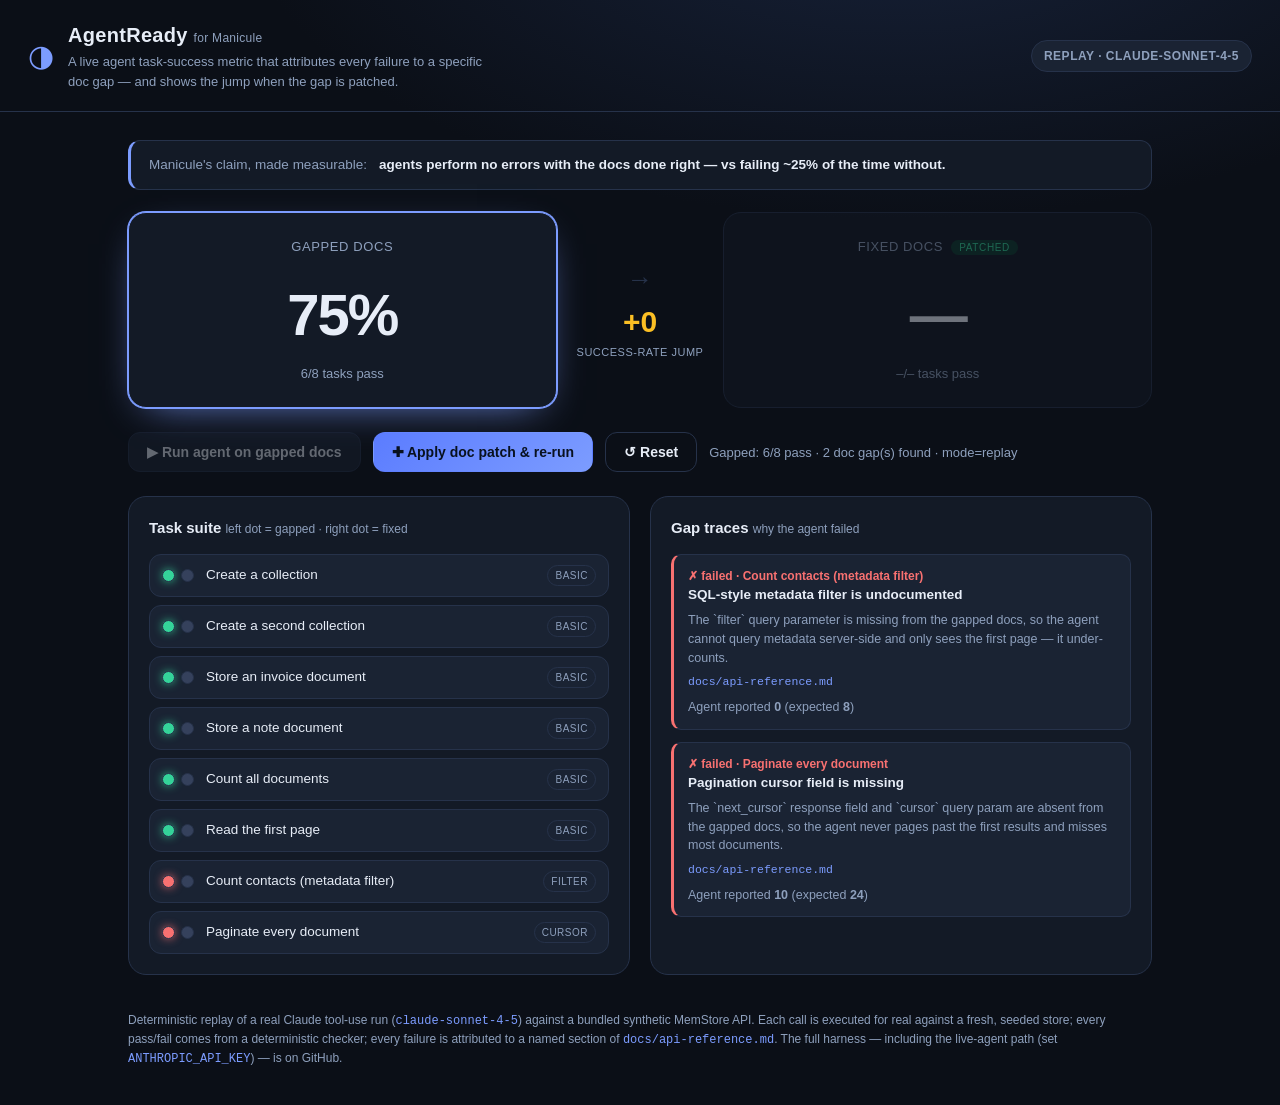
==== site/index.html @ 4e296a76 "Add self-contained static build + live Artifact URL - site/index.html: client-side build embedding t" ====
<!doctype html>
<html lang="en">
<head>
<meta charset="utf-8" />
<meta name="viewport" content="width=device-width, initial-scale=1" />
<title>AgentReady — Manicule</title>
<meta name="description" content="A live agent task-success metric that attributes every failure to a specific doc gap — and shows the before/after jump when the gap is patched." />
<style>
  :root {
    --bg: #0b0f17; --panel: #131a26; --panel-2: #1a2333; --line: #26324a;
    --ink: #e7edf7; --muted: #8ea0bd; --green: #34d399; --green-dim: #0f3b30;
    --red: #f87171; --red-dim: #3d1620; --accent: #7c9cff; --amber: #fbbf24;
  }
  * { box-sizing: border-box; }
  html, body { margin: 0; }
  body {
    background: radial-gradient(1200px 600px at 70% -10%, #17223a 0%, var(--bg) 55%);
    color: var(--ink);
    font: 15px/1.5 -apple-system, BlinkMacSystemFont, "Segoe UI", Roboto, Inter, sans-serif;
    min-height: 100vh;
  }
  .topbar {
    display: flex; align-items: center; justify-content: space-between; gap: 16px;
    padding: 20px 28px; border-bottom: 1px solid var(--line); flex-wrap: wrap;
  }
  .brand { display: flex; gap: 14px; align-items: center; }
  .logo { font-size: 30px; color: var(--accent); line-height: 1; }
  h1 { margin: 0; font-size: 20px; letter-spacing: .3px; }
  .tag { margin: 2px 0 0; color: var(--muted); font-size: 13px; max-width: 60ch; }
  .badge {
    background: var(--panel-2); border: 1px solid var(--line); color: var(--muted);
    padding: 6px 12px; border-radius: 999px; font-size: 12px; font-weight: 600;
    text-transform: uppercase; letter-spacing: .5px; white-space: nowrap;
  }
  main { max-width: 1080px; margin: 0 auto; padding: 28px; }

  .claim {
    display: flex; gap: 12px; align-items: baseline; flex-wrap: wrap;
    margin: 0 0 22px; padding: 14px 18px;
    background: var(--panel); border: 1px solid var(--line); border-left: 3px solid var(--accent);
    border-radius: 12px; font-size: 13.5px; color: var(--muted);
  }
  .claim b { color: var(--ink); font-weight: 600; }

  .meters { display: grid; grid-template-columns: 1fr auto 1fr; gap: 20px; align-items: center; margin-bottom: 24px; }
  .meter { background: var(--panel); border: 1px solid var(--line); border-radius: 18px; padding: 24px; text-align: center; transition: opacity .4s, border-color .4s, box-shadow .4s; }
  .meter.faded { opacity: .45; }
  .meter.active { border-color: var(--accent); box-shadow: 0 0 0 1px var(--accent), 0 12px 40px -20px var(--accent); opacity: 1; }
  .meter-label { font-size: 13px; color: var(--muted); text-transform: uppercase; letter-spacing: .6px; }
  .pill { background: var(--green-dim); color: var(--green); padding: 2px 8px; border-radius: 999px; font-size: 10px; margin-left: 4px; }
  .dial { margin: 14px 0 6px; }
  .pct { font-size: 58px; font-weight: 800; font-variant-numeric: tabular-nums; letter-spacing: -2px; }
  .meter-sub { color: var(--muted); font-size: 13px; }
  .delta { text-align: center; color: var(--muted); }
  .delta-arrow { font-size: 26px; color: var(--line); }
  .delta-num { font-size: 30px; font-weight: 800; color: var(--amber); font-variant-numeric: tabular-nums; }
  .delta-cap { font-size: 11px; text-transform: uppercase; letter-spacing: .5px; }

  .controls { display: flex; gap: 12px; align-items: center; margin-bottom: 24px; flex-wrap: wrap; }
  .btn { background: var(--panel-2); color: var(--ink); border: 1px solid var(--line); padding: 11px 18px; border-radius: 12px; font-size: 14px; font-weight: 600; cursor: pointer; transition: transform .1s, background .2s, border-color .2s; }
  .btn:hover:not(:disabled) { border-color: var(--accent); transform: translateY(-1px); }
  .btn:disabled { opacity: .4; cursor: not-allowed; }
  .btn:focus-visible { outline: 2px solid var(--accent); outline-offset: 2px; }
  .btn-primary { background: linear-gradient(135deg, #5b7cff, #7c9cff); border-color: transparent; color: #08111f; }
  .btn-ghost { background: transparent; }
  .status { color: var(--muted); font-size: 13px; }

  .grid-2 { display: grid; grid-template-columns: 1fr 1fr; gap: 20px; }
  .panel { background: var(--panel); border: 1px solid var(--line); border-radius: 18px; padding: 20px; }
  .panel h2 { margin: 0 0 14px; font-size: 15px; }
  .hint { color: var(--muted); font-weight: 400; font-size: 12px; }

  .task-grid { list-style: none; margin: 0; padding: 0; display: flex; flex-direction: column; gap: 8px; }
  .task { display: flex; align-items: center; gap: 12px; padding: 10px 12px; background: var(--panel-2); border: 1px solid var(--line); border-radius: 12px; }
  .dots { display: flex; gap: 6px; }
  .dot { width: 13px; height: 13px; border-radius: 50%; background: #35415c; border: 1px solid var(--line); transition: background .35s, box-shadow .35s; }
  .dot.pass { background: var(--green); box-shadow: 0 0 10px -1px var(--green); }
  .dot.fail { background: var(--red); box-shadow: 0 0 10px -1px var(--red); }
  .task-title { flex: 1; font-size: 13.5px; }
  .task-req { font-size: 10px; color: var(--muted); text-transform: uppercase; letter-spacing: .5px; padding: 2px 7px; border: 1px solid var(--line); border-radius: 999px; }
  .task.flip { animation: flip .6s ease; }
  @keyframes flip { 0% { background: var(--green-dim); } 100% { background: var(--panel-2); } }

  .gap-traces { display: flex; flex-direction: column; gap: 12px; }
  .empty { color: var(--muted); font-size: 13px; }
  .trace { border: 1px solid var(--line); border-left: 3px solid var(--red); border-radius: 10px; padding: 12px 14px; background: var(--panel-2); }
  .trace.patched { border-left-color: var(--green); opacity: .8; }
  .trace h3 { margin: 0 0 4px; font-size: 13.5px; }
  .trace .task-ref { color: var(--red); font-size: 12px; font-weight: 600; }
  .trace.patched .task-ref { color: var(--green); }
  .trace p { margin: 6px 0 0; font-size: 12.5px; color: var(--muted); }
  .trace code, .trace .doc { font-family: ui-monospace, Menlo, monospace; font-size: 11.5px; color: var(--accent); }
  .trace .doc { display: inline-block; margin-top: 6px; }
  .trace .fix { color: var(--green); }

  footer { max-width: 1080px; margin: 0 auto; padding: 8px 28px 40px; color: var(--muted); font-size: 12px; }
  footer code { font-family: ui-monospace, Menlo, monospace; color: var(--accent); }

  @media (max-width: 820px) {
    .meters { grid-template-columns: 1fr; }
    .delta { transform: rotate(90deg); }
    .grid-2 { grid-template-columns: 1fr; }
  }
  @media (prefers-reduced-motion: reduce) {
    .task.flip { animation: none; }
    .meter, .dot { transition: none; }
  }
</style>
</head>
<body>
  <header class="topbar">
    <div class="brand">
      <span class="logo">◑</span>
      <div>
        <h1>AgentReady <span class="hint">for Manicule</span></h1>
        <p class="tag">A live agent task-success metric that attributes every failure to a specific doc gap — and shows the jump when the gap is patched.</p>
      </div>
    </div>
    <span id="mode-badge" class="badge">…</span>
  </header>

  <main>
    <div class="claim">
      <span>Manicule's claim, made measurable:</span>
      <b>agents perform no errors with the docs done right — vs failing ~25% of the time without.</b>
    </div>

    <section class="meters">
      <div class="meter faded" id="meter-gapped">
        <div class="meter-label">Gapped docs</div>
        <div class="dial"><span class="pct" data-pct>—</span></div>
        <div class="meter-sub"><span data-passed>–</span>/<span data-total>–</span> tasks pass</div>
      </div>
      <div class="delta" id="delta">
        <div class="delta-arrow">→</div>
        <div class="delta-num" id="delta-num">+0</div>
        <div class="delta-cap">success-rate jump</div>
      </div>
      <div class="meter faded" id="meter-fixed">
        <div class="meter-label">Fixed docs <span class="pill">patched</span></div>
        <div class="dial"><span class="pct" data-pct>—</span></div>
        <div class="meter-sub"><span data-passed>–</span>/<span data-total>–</span> tasks pass</div>
      </div>
    </section>

    <section class="controls">
      <button id="btn-gapped" class="btn">▶ Run agent on gapped docs</button>
      <button id="btn-fixed" class="btn btn-primary" disabled>✚ Apply doc patch &amp; re-run</button>
      <button id="btn-reset" class="btn btn-ghost">↺ Reset</button>
      <span id="status" class="status"></span>
    </section>

    <div class="grid-2">
      <section class="panel">
        <h2>Task suite <span class="hint">left dot = gapped · right dot = fixed</span></h2>
        <ul id="task-grid" class="task-grid"></ul>
      </section>
      <section class="panel">
        <h2>Gap traces <span class="hint">why the agent failed</span></h2>
        <div id="gap-traces" class="gap-traces">
          <p class="empty">Run the gapped suite to reveal the doc gaps behind each failure.</p>
        </div>
      </section>
    </div>
  </main>

  <footer>
    Deterministic replay of a real Claude tool-use run (<code>claude-sonnet-4-5</code>) against a bundled synthetic MemStore API. Each call is executed for real against a fresh, seeded store; every pass/fail comes from a deterministic checker; every failure is attributed to a named section of <code>docs/api-reference.md</code>. The full harness — including the live-agent path (set <code>ANTHROPIC_API_KEY</code>) — is on GitHub.
  </footer>

<script id="run-data" type="application/json">
{
  "config": {
    "mode": "replay",
    "has_key": false,
    "replay_only": true,
    "model": "claude-sonnet-4-5"
  },
  "gapped": {
    "success_rate": 75.0,
    "passed": 6,
    "total": 8,
    "gaps": [
      {
        "id": "undocumented-metadata-filter",
        "capability": "filter",
        "title": "SQL-style metadata filter is undocumented",
        "doc": "docs/api-reference.md",
        "symptom": "The `filter` query parameter is missing from the gapped docs, so the agent cannot query metadata server-side and only sees the first page — it under-counts.",
        "fix": "Documented the `filter` query param with SQL-style syntax and operators."
      },
      {
        "id": "missing-pagination-cursor",
        "capability": "cursor",
        "title": "Pagination cursor field is missing",
        "doc": "docs/api-reference.md",
        "symptom": "The `next_cursor` response field and `cursor` query param are absent from the gapped docs, so the agent never pages past the first results and misses most documents.",
        "fix": "Documented the `next_cursor` response field and the `cursor` query param."
      }
    ],
    "tasks": [
      {
        "id": "create_reports",
        "title": "Create a collection",
        "requires": "basic",
        "expected": "collection 'reports' exists",
        "answer": "Created collection 'reports'.",
        "passed": true,
        "gap": null
      },
      {
        "id": "create_archive",
        "title": "Create a second collection",
        "requires": "basic",
        "expected": "collection 'archive' exists",
        "answer": "Created collection 'archive'.",
        "passed": true,
        "gap": null
      },
      {
        "id": "store_invoice",
        "title": "Store an invoice document",
        "requires": "basic",
        "expected": "an invoice doc (amount 4200) exists in 'reports'",
        "answer": "Stored invoice #2001 in 'reports'.",
        "passed": true,
        "gap": null
      },
      {
        "id": "store_note",
        "title": "Store a note document",
        "requires": "basic",
        "expected": "a note doc exists in 'reports'",
        "answer": "Stored the note in 'reports'.",
        "passed": true,
        "gap": null
      },
      {
        "id": "count_total",
        "title": "Count all documents",
        "requires": "basic",
        "expected": 24,
        "answer": 24,
        "passed": true,
        "gap": null
      },
      {
        "id": "first_page",
        "title": "Read the first page",
        "requires": "basic",
        "expected": 5,
        "answer": 5,
        "passed": true,
        "gap": null
      },
      {
        "id": "count_contacts",
        "title": "Count contacts (metadata filter)",
        "requires": "filter",
        "expected": 8,
        "answer": 0,
        "passed": false,
        "gap": "undocumented-metadata-filter"
      },
      {
        "id": "collect_all_ids",
        "title": "Paginate every document",
        "requires": "cursor",
        "expected": 24,
        "answer": 10,
        "passed": false,
        "gap": "missing-pagination-cursor"
      }
    ]
  },
  "fixed": {
    "success_rate": 100.0,
    "passed": 8,
    "total": 8,
    "gaps": [],
    "tasks": [
      {
        "id": "create_reports",
        "title": "Create a collection",
        "requires": "basic",
        "expected": "collection 'reports' exists",
        "answer": "Created collection 'reports'.",
        "passed": true,
        "gap": null
      },
      {
        "id": "create_archive",
        "title": "Create a second collection",
        "requires": "basic",
        "expected": "collection 'archive' exists",
        "answer": "Created collection 'archive'.",
        "passed": true,
        "gap": null
      },
      {
        "id": "store_invoice",
        "title": "Store an invoice document",
        "requires": "basic",
        "expected": "an invoice doc (amount 4200) exists in 'reports'",
        "answer": "Stored invoice #2001 in 'reports'.",
        "passed": true,
        "gap": null
      },
      {
        "id": "store_note",
        "title": "Store a note document",
        "requires": "basic",
        "expected": "a note doc exists in 'reports'",
        "answer": "Stored the note in 'reports'.",
        "passed": true,
        "gap": null
      },
      {
        "id": "count_total",
        "title": "Count all documents",
        "requires": "basic",
        "expected": 24,
        "answer": 24,
        "passed": true,
        "gap": null
      },
      {
        "id": "first_page",
        "title": "Read the first page",
        "requires": "basic",
        "expected": 5,
        "answer": 5,
        "passed": true,
        "gap": null
      },
      {
        "id": "count_contacts",
        "title": "Count contacts (metadata filter)",
        "requires": "filter",
        "expected": 8,
        "answer": 8,
        "passed": true,
        "gap": null
      },
      {
        "id": "collect_all_ids",
        "title": "Paginate every document",
        "requires": "cursor",
        "expected": 24,
        "answer": 24,
        "passed": true,
        "gap": null
      }
    ]
  }
}
</script>
<script>
"use strict";
const DATA = JSON.parse(document.getElementById("run-data").textContent);
const $ = (s) => document.querySelector(s);
const state = { gapped: null, fixed: null };
const GAP_META = {};
[...DATA.gapped.gaps, ...DATA.fixed.gaps].forEach((g) => { GAP_META[g.id] = g; });
const reduce = window.matchMedia && matchMedia("(prefers-reduced-motion: reduce)").matches;

function setStatus(m) { $("#status").textContent = m || ""; }
function fmt(v) { const s = String(v); return s.length > 26 ? s.slice(0, 26) + "…" : s; }

function animatePct(el, target) {
  el.textContent = target + "%";
  if (reduce) return;
  const dur = 700, t0 = performance.now();
  (function step(now) {
    const k = Math.min(1, (now - t0) / dur);
    el.textContent = Math.round(target * k) + "%";
    if (k < 1) requestAnimationFrame(step); else el.textContent = target + "%";
  })(performance.now());
}

function buildTaskGrid() {
  const ul = $("#task-grid"); ul.innerHTML = "";
  for (const t of DATA.gapped.tasks) {
    const li = document.createElement("li");
    li.className = "task"; li.id = `task-${t.id}`;
    li.innerHTML = `<div class="dots"><span class="dot" data-variant="gapped"></span><span class="dot" data-variant="fixed"></span></div>
      <span class="task-title">${t.title}</span><span class="task-req">${t.requires}</span>`;
    ul.appendChild(li);
  }
}

function renderMeter(which, res) {
  const m = $(`#meter-${which}`);
  animatePct(m.querySelector("[data-pct]"), res.success_rate);
  m.querySelector("[data-passed]").textContent = res.passed;
  m.querySelector("[data-total]").textContent = res.total;
  m.classList.remove("faded"); m.classList.add("active");
}

function paintDots(which, res) {
  for (const t of res.tasks) {
    const dot = document.querySelector(`#task-${t.id} .dot[data-variant="${which}"]`);
    if (!dot) continue;
    dot.classList.remove("pass", "fail");
    dot.classList.add(t.passed ? "pass" : "fail");
    if (which === "fixed") {
      const wasFail = state.gapped && !state.gapped.tasks.find((x) => x.id === t.id)?.passed;
      if (wasFail && t.passed && !reduce) $(`#task-${t.id}`).classList.add("flip");
    }
  }
}

function traceCard(task, patched) {
  const g = GAP_META[task.gap] || { title: task.gap, symptom: "", doc: "", fix: "" };
  return `<div class="trace ${patched ? "patched" : ""}">
    <div class="task-ref">${patched ? "✓ fixed" : "✗ failed"} · ${task.title}</div>
    <h3>${g.title}</h3><p>${g.symptom}</p><p class="doc">${g.doc}</p>
    ${patched
      ? `<p class="fix">↳ ${g.fix}</p>`
      : `<p>Agent reported <b>${fmt(task.answer)}</b> (expected <b>${fmt(task.expected)}</b>)</p>`}</div>`;
}

function renderTraces(patched) {
  const box = $("#gap-traces");
  const failures = state.gapped ? state.gapped.tasks.filter((t) => !t.passed) : [];
  if (patched) {
    box.innerHTML = failures.length ? failures.map((t) => traceCard(t, true)).join("")
      : `<p class="empty">No gaps — perfect run.</p>`;
    return;
  }
  box.innerHTML = failures.length ? failures.map((t) => traceCard(t, false)).join("")
    : `<p class="empty">No failures — nothing to attribute.</p>`;
}

function runGapped() {
  state.gapped = DATA.gapped;
  $("#btn-gapped").disabled = true;
  renderMeter("gapped", DATA.gapped);
  paintDots("gapped", DATA.gapped);
  renderTraces(false);
  $("#btn-fixed").disabled = false;
  setStatus(`Gapped: ${DATA.gapped.passed}/${DATA.gapped.total} pass · ${DATA.gapped.gaps.length} doc gap(s) found · mode=${DATA.config.mode}`);
}

function runFixed() {
  state.fixed = DATA.fixed;
  $("#btn-fixed").disabled = true;
  renderMeter("fixed", DATA.fixed);
  paintDots("fixed", DATA.fixed);
  renderTraces(true);
  const jump = Math.round(DATA.fixed.success_rate - DATA.gapped.success_rate);
  $("#delta-num").textContent = (jump >= 0 ? "+" : "") + jump;
  setStatus(`Fixed: ${DATA.fixed.passed}/${DATA.fixed.total} pass · every previously-failing task turned green.`);
}

function reset() {
  state.gapped = state.fixed = null;
  for (const w of ["gapped", "fixed"]) {
    const m = $(`#meter-${w}`);
    m.classList.add("faded"); m.classList.remove("active");
    m.querySelector("[data-pct]").textContent = "—";
    m.querySelector("[data-passed]").textContent = "–";
    m.querySelector("[data-total]").textContent = "–";
  }
  $("#delta-num").textContent = "+0";
  $("#gap-traces").innerHTML = `<p class="empty">Run the gapped suite to reveal the doc gaps behind each failure.</p>`;
  buildTaskGrid();
  $("#btn-gapped").disabled = false;
  $("#btn-fixed").disabled = true;
  setStatus("");
}

$("#mode-badge").textContent = `${DATA.config.mode} · ${DATA.config.model}`;
$("#btn-gapped").onclick = runGapped;
$("#btn-fixed").onclick = runFixed;
$("#btn-reset").onclick = reset;
buildTaskGrid();
runGapped(); // auto-run the "before" so the gaps are visible on load
</script>
</body>
</html>
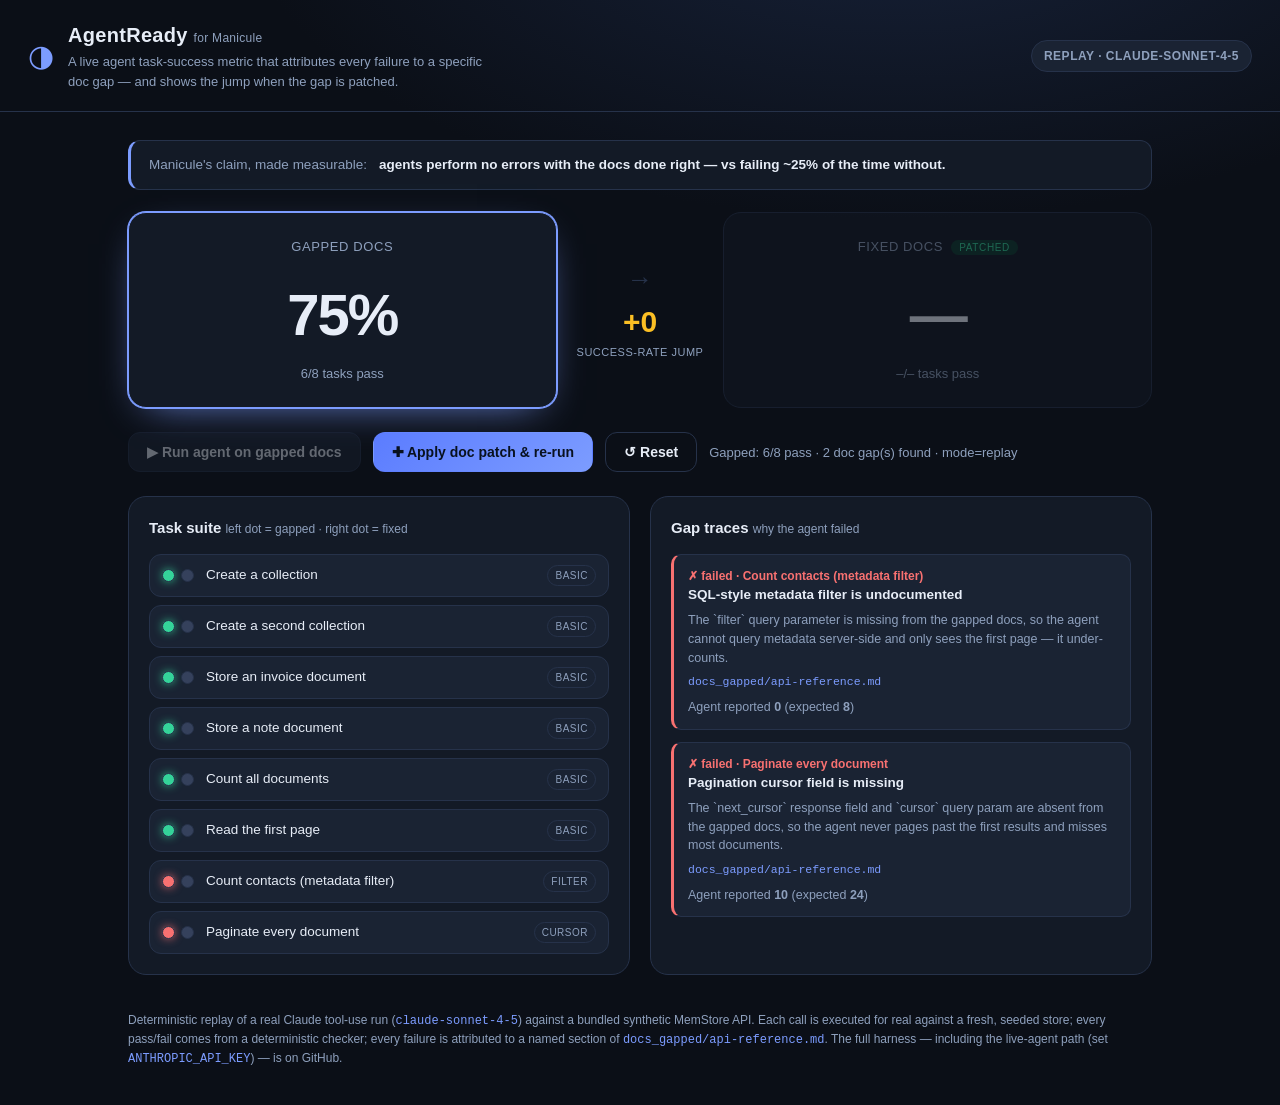
==== commit 8b0fdb08: "no-mistakes(review): Fix site doc-path references to existing docs_gapped/ directory" ====
--- a/site/index.html
+++ b/site/index.html
@@ -165,7 +165,7 @@
   </main>
 
   <footer>
-    Deterministic replay of a real Claude tool-use run (<code>claude-sonnet-4-5</code>) against a bundled synthetic MemStore API. Each call is executed for real against a fresh, seeded store; every pass/fail comes from a deterministic checker; every failure is attributed to a named section of <code>docs/api-reference.md</code>. The full harness — including the live-agent path (set <code>ANTHROPIC_API_KEY</code>) — is on GitHub.
+    Deterministic replay of a real Claude tool-use run (<code>claude-sonnet-4-5</code>) against a bundled synthetic MemStore API. Each call is executed for real against a fresh, seeded store; every pass/fail comes from a deterministic checker; every failure is attributed to a named section of <code>docs_gapped/api-reference.md</code>. The full harness — including the live-agent path (set <code>ANTHROPIC_API_KEY</code>) — is on GitHub.
   </footer>
 
 <script id="run-data" type="application/json">
@@ -185,7 +185,7 @@
         "id": "undocumented-metadata-filter",
         "capability": "filter",
         "title": "SQL-style metadata filter is undocumented",
-        "doc": "docs/api-reference.md",
+        "doc": "docs_gapped/api-reference.md",
         "symptom": "The `filter` query parameter is missing from the gapped docs, so the agent cannot query metadata server-side and only sees the first page — it under-counts.",
         "fix": "Documented the `filter` query param with SQL-style syntax and operators."
       },
@@ -193,7 +193,7 @@
         "id": "missing-pagination-cursor",
         "capability": "cursor",
         "title": "Pagination cursor field is missing",
-        "doc": "docs/api-reference.md",
+        "doc": "docs_gapped/api-reference.md",
         "symptom": "The `next_cursor` response field and `cursor` query param are absent from the gapped docs, so the agent never pages past the first results and misses most documents.",
         "fix": "Documented the `next_cursor` response field and the `cursor` query param."
       }
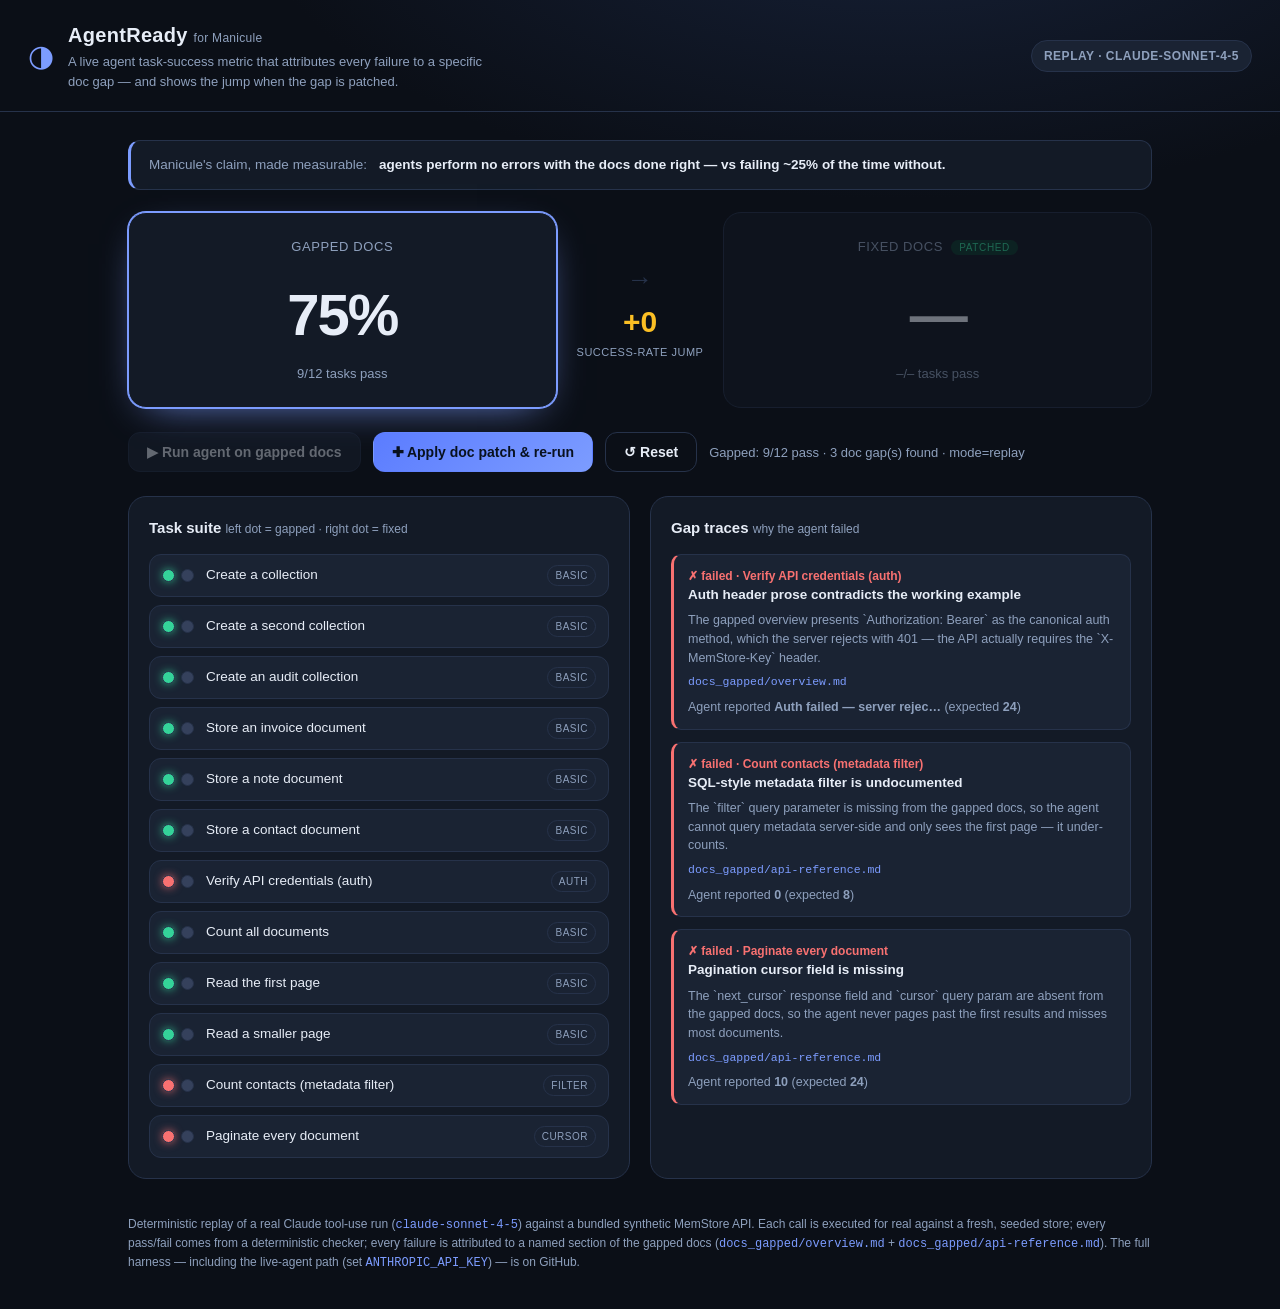
==== commit f100b60b: "Activate the auth-header gap as a live third failure (3-gap, 12-task suite) The scoring catalog alre" ====
--- a/site/index.html
+++ b/site/index.html
@@ -165,7 +165,7 @@
   </main>
 
   <footer>
-    Deterministic replay of a real Claude tool-use run (<code>claude-sonnet-4-5</code>) against a bundled synthetic MemStore API. Each call is executed for real against a fresh, seeded store; every pass/fail comes from a deterministic checker; every failure is attributed to a named section of <code>docs_gapped/api-reference.md</code>. The full harness — including the live-agent path (set <code>ANTHROPIC_API_KEY</code>) — is on GitHub.
+    Deterministic replay of a real Claude tool-use run (<code>claude-sonnet-4-5</code>) against a bundled synthetic MemStore API. Each call is executed for real against a fresh, seeded store; every pass/fail comes from a deterministic checker; every failure is attributed to a named section of the gapped docs (<code>docs_gapped/overview.md</code> + <code>docs_gapped/api-reference.md</code>). The full harness — including the live-agent path (set <code>ANTHROPIC_API_KEY</code>) — is on GitHub.
   </footer>
 
 <script id="run-data" type="application/json">
@@ -178,9 +178,17 @@
   },
   "gapped": {
     "success_rate": 75.0,
-    "passed": 6,
-    "total": 8,
+    "passed": 9,
+    "total": 12,
     "gaps": [
+      {
+        "id": "auth-header-contradiction",
+        "capability": "auth",
+        "title": "Auth header prose contradicts the working example",
+        "doc": "docs_gapped/overview.md",
+        "symptom": "The gapped overview presents `Authorization: Bearer` as the canonical auth method, which the server rejects with 401 — the API actually requires the `X-MemStore-Key` header.",
+        "fix": "Corrected the auth prose to `X-MemStore-Key` so it matches the working example."
+      },
       {
         "id": "undocumented-metadata-filter",
         "capability": "filter",
@@ -218,6 +226,15 @@
         "gap": null
       },
       {
+        "id": "create_audit",
+        "title": "Create an audit collection",
+        "requires": "basic",
+        "expected": "collection 'audit' exists",
+        "answer": "Created collection 'audit'.",
+        "passed": true,
+        "gap": null
+      },
+      {
         "id": "store_invoice",
         "title": "Store an invoice document",
         "requires": "basic",
@@ -236,6 +253,24 @@
         "gap": null
       },
       {
+        "id": "store_contact",
+        "title": "Store a contact document",
+        "requires": "basic",
+        "expected": "a contact doc exists in 'reports'",
+        "answer": "Stored the contact in 'reports'.",
+        "passed": true,
+        "gap": null
+      },
+      {
+        "id": "verify_credentials",
+        "title": "Verify API credentials (auth)",
+        "requires": "auth",
+        "expected": 24,
+        "answer": "Auth failed — server rejected the Bearer token with 401.",
+        "passed": false,
+        "gap": "auth-header-contradiction"
+      },
+      {
         "id": "count_total",
         "title": "Count all documents",
         "requires": "basic",
@@ -250,6 +285,15 @@
         "requires": "basic",
         "expected": 5,
         "answer": 5,
+        "passed": true,
+        "gap": null
+      },
+      {
+        "id": "page_size_three",
+        "title": "Read a smaller page",
+        "requires": "basic",
+        "expected": 3,
+        "answer": 3,
         "passed": true,
         "gap": null
       },
@@ -275,8 +319,8 @@
   },
   "fixed": {
     "success_rate": 100.0,
-    "passed": 8,
-    "total": 8,
+    "passed": 12,
+    "total": 12,
     "gaps": [],
     "tasks": [
       {
@@ -298,6 +342,15 @@
         "gap": null
       },
       {
+        "id": "create_audit",
+        "title": "Create an audit collection",
+        "requires": "basic",
+        "expected": "collection 'audit' exists",
+        "answer": "Created collection 'audit'.",
+        "passed": true,
+        "gap": null
+      },
+      {
         "id": "store_invoice",
         "title": "Store an invoice document",
         "requires": "basic",
@@ -316,6 +369,24 @@
         "gap": null
       },
       {
+        "id": "store_contact",
+        "title": "Store a contact document",
+        "requires": "basic",
+        "expected": "a contact doc exists in 'reports'",
+        "answer": "Stored the contact in 'reports'.",
+        "passed": true,
+        "gap": null
+      },
+      {
+        "id": "verify_credentials",
+        "title": "Verify API credentials (auth)",
+        "requires": "auth",
+        "expected": 24,
+        "answer": "Credentials accepted (X-MemStore-Key); workspace has 24 documents.",
+        "passed": true,
+        "gap": null
+      },
+      {
         "id": "count_total",
         "title": "Count all documents",
         "requires": "basic",
@@ -330,6 +401,15 @@
         "requires": "basic",
         "expected": 5,
         "answer": 5,
+        "passed": true,
+        "gap": null
+      },
+      {
+        "id": "page_size_three",
+        "title": "Read a smaller page",
+        "requires": "basic",
+        "expected": 3,
+        "answer": 3,
         "passed": true,
         "gap": null
       },
@@ -404,7 +484,8 @@
     dot.classList.remove("pass", "fail");
     dot.classList.add(t.passed ? "pass" : "fail");
     if (which === "fixed") {
-      const wasFail = state.gapped && !state.gapped.tasks.find((x) => x.id === t.id)?.passed;
+      const prev = state.gapped && state.gapped.tasks.find((x) => x.id === t.id);
+      const wasFail = prev ? !prev.passed : false;
       if (wasFail && t.passed && !reduce) $(`#task-${t.id}`).classList.add("flip");
     }
   }
